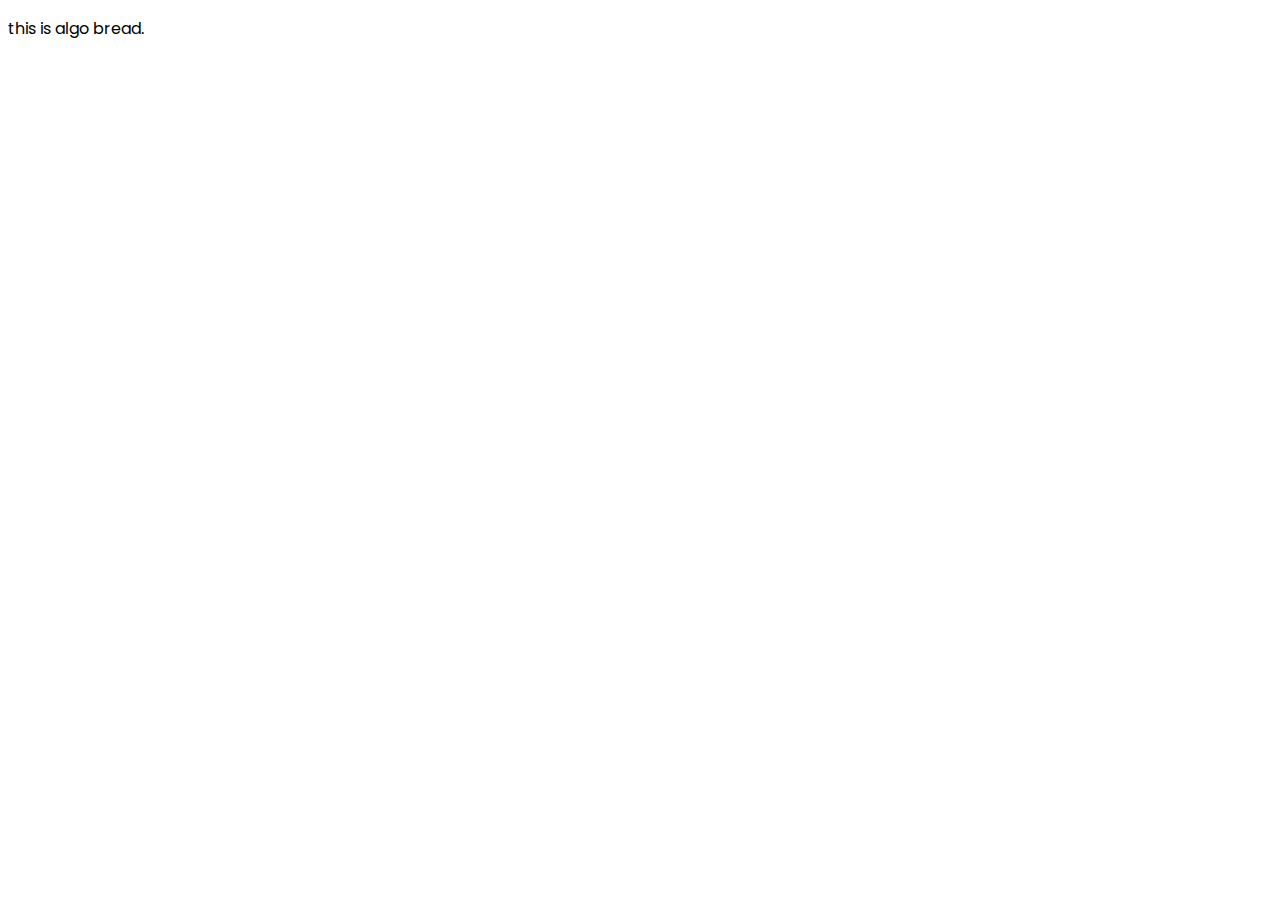
==== html/algorithms.html @ c6bc825c "feat: links and init setup" ====
<!DOCTYPE html>
<html>
    <head>
        <link rel="icon" href="../favicon.png" />
        <link rel="stylesheet" href="../styles/global.css">
        <title>algo bread</title>
    </head>

    <body>
        <p>this is algo bread.</p>
    </body>
</html>
---- styles/global.css ----
@import url('https://fonts.googleapis.com/css2?family=Poppins:wght@300;400;700;800&display=swap');
* {
    font-family: Poppins;
}
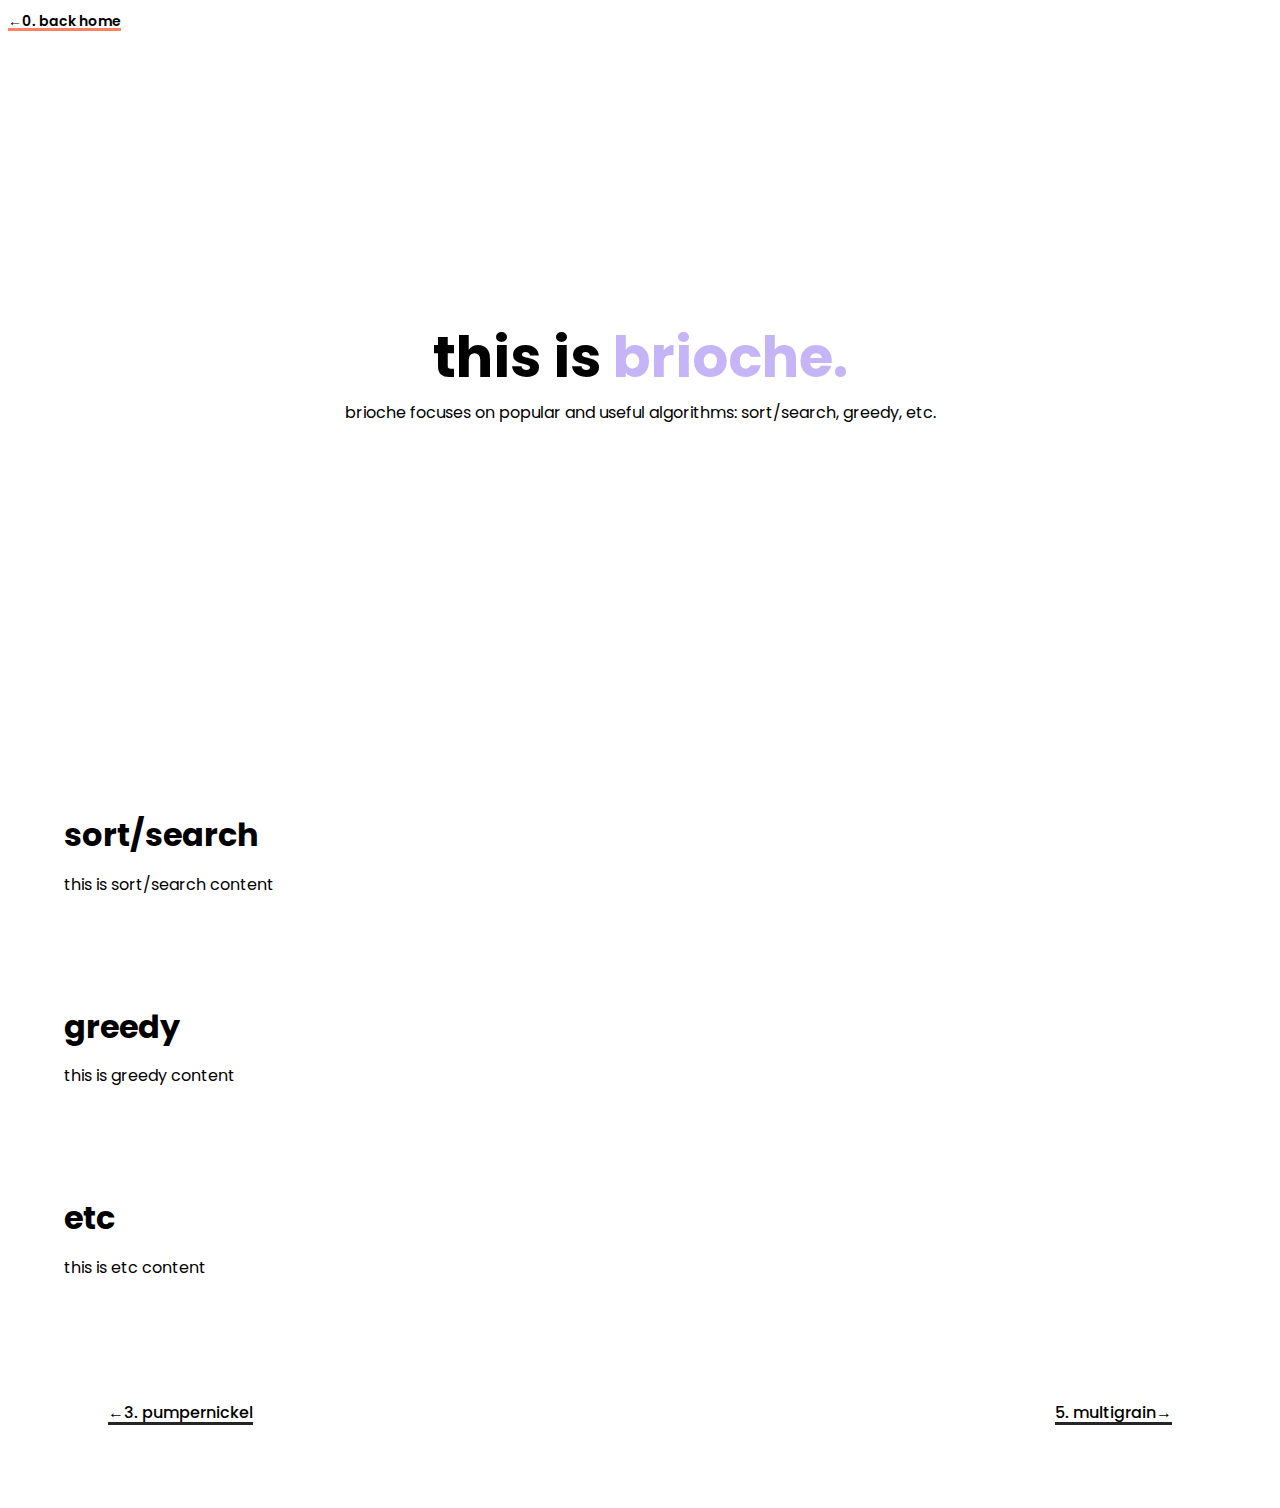
==== commit d318d183: "feat: layout and styles" ====
--- a/html/algorithms.html
+++ b/html/algorithms.html
@@ -3,10 +3,38 @@
     <head>
         <link rel="icon" href="../favicon.png" />
         <link rel="stylesheet" href="../styles/global.css">
-        <title>algo bread</title>
+        <title>brioche</title>
     </head>
 
     <body>
-        <p>this is algo bread.</p>
+        <div class="back-home">
+            <a href="../index.html">←0. back home</a>
+        </div>
+        
+        <div class="hero" style="margin-top: 19.5em;">
+            <h1 class="hero-title">this is </h1>
+            <h1 class="hero-title" style="color: #c5b5f7;">brioche.</h1>
+            <p>brioche focuses on popular and useful algorithms: sort/search, greedy, etc.</p>
+        </div>
+
+        <div class="topic">
+            <h2 class="topic-title">sort/search</h2>
+            <p>this is sort/search content</p>
+        </div>
+
+        <div class="topic">
+            <h2 class="topic-title">greedy</h2>
+            <p>this is greedy content</p>
+        </div>
+
+        <div class="topic">
+            <h2 class="topic-title">etc</h2>
+            <p>this is etc content</p>
+        </div>
+
+        <div class="nav">
+            <a href="three.html" style="float: left;">←3. pumpernickel</a>
+            <a href="misc.html" style="float: right;">5. multigrain→</a>
+        </div>
     </body>
 </html>--- a/styles/global.css
+++ b/styles/global.css
@@ -1,4 +1,85 @@
 @import url('https://fonts.googleapis.com/css2?family=Poppins:wght@300;400;700;800&display=swap');
+
 * {
     font-family: Poppins;
+}
+
+.button {
+    padding: 12px 30px;
+    text-align: center;
+    display: inline-block;
+    border: 3.5px solid black;
+    border-radius: 5px;
+    font-weight: 600;
+    text-decoration: none;
+    color: black;
+    transition-duration: 0.3s;
+}
+
+.back-home a {
+    color: black;
+    font-size: 14px;
+    font-weight: 600;
+    background:
+        linear-gradient(
+            to bottom, #FF8264 0%,
+            #FF8264 100%
+        );
+    background-position: 0 100%;
+    background-repeat: repeat-x;
+    background-size: 3px 3px;
+    text-decoration: none;
+    transition: background-size .2s;
+}
+
+.back-home a:hover {
+    background-size: 3px 50px;
+}
+
+.hero {
+    text-align: center;
+    margin-top: 15em;
+    margin-bottom: 25em;
+}
+
+.hero-title {
+    font-size: 56px;
+    line-height: 26px;
+    display: inline;
+}
+
+.topic {
+    margin-left: 56px;
+    margin-bottom: 120px;
+}
+
+.topic-title {
+    font-size: 32px;
+    font-weight: 700;
+    line-height: 20px;
+}
+
+.nav {
+    margin: 0px 100px;
+    padding-bottom: 100px;
+}
+
+.nav a {
+    color: black;
+    font-weight: 500;
+    background:
+        linear-gradient(
+            to bottom, rgb(37, 37, 37) 0%,
+            rgb(37, 37, 37) 100%
+        );
+    background-position: 0 100%;
+    background-repeat: repeat-x;
+    background-size: 3px 3px;
+    text-decoration: none;
+    transition: background-size .2s;
+}
+
+.nav a:hover {
+    color: white;
+    background-size: 3px 50px;
 }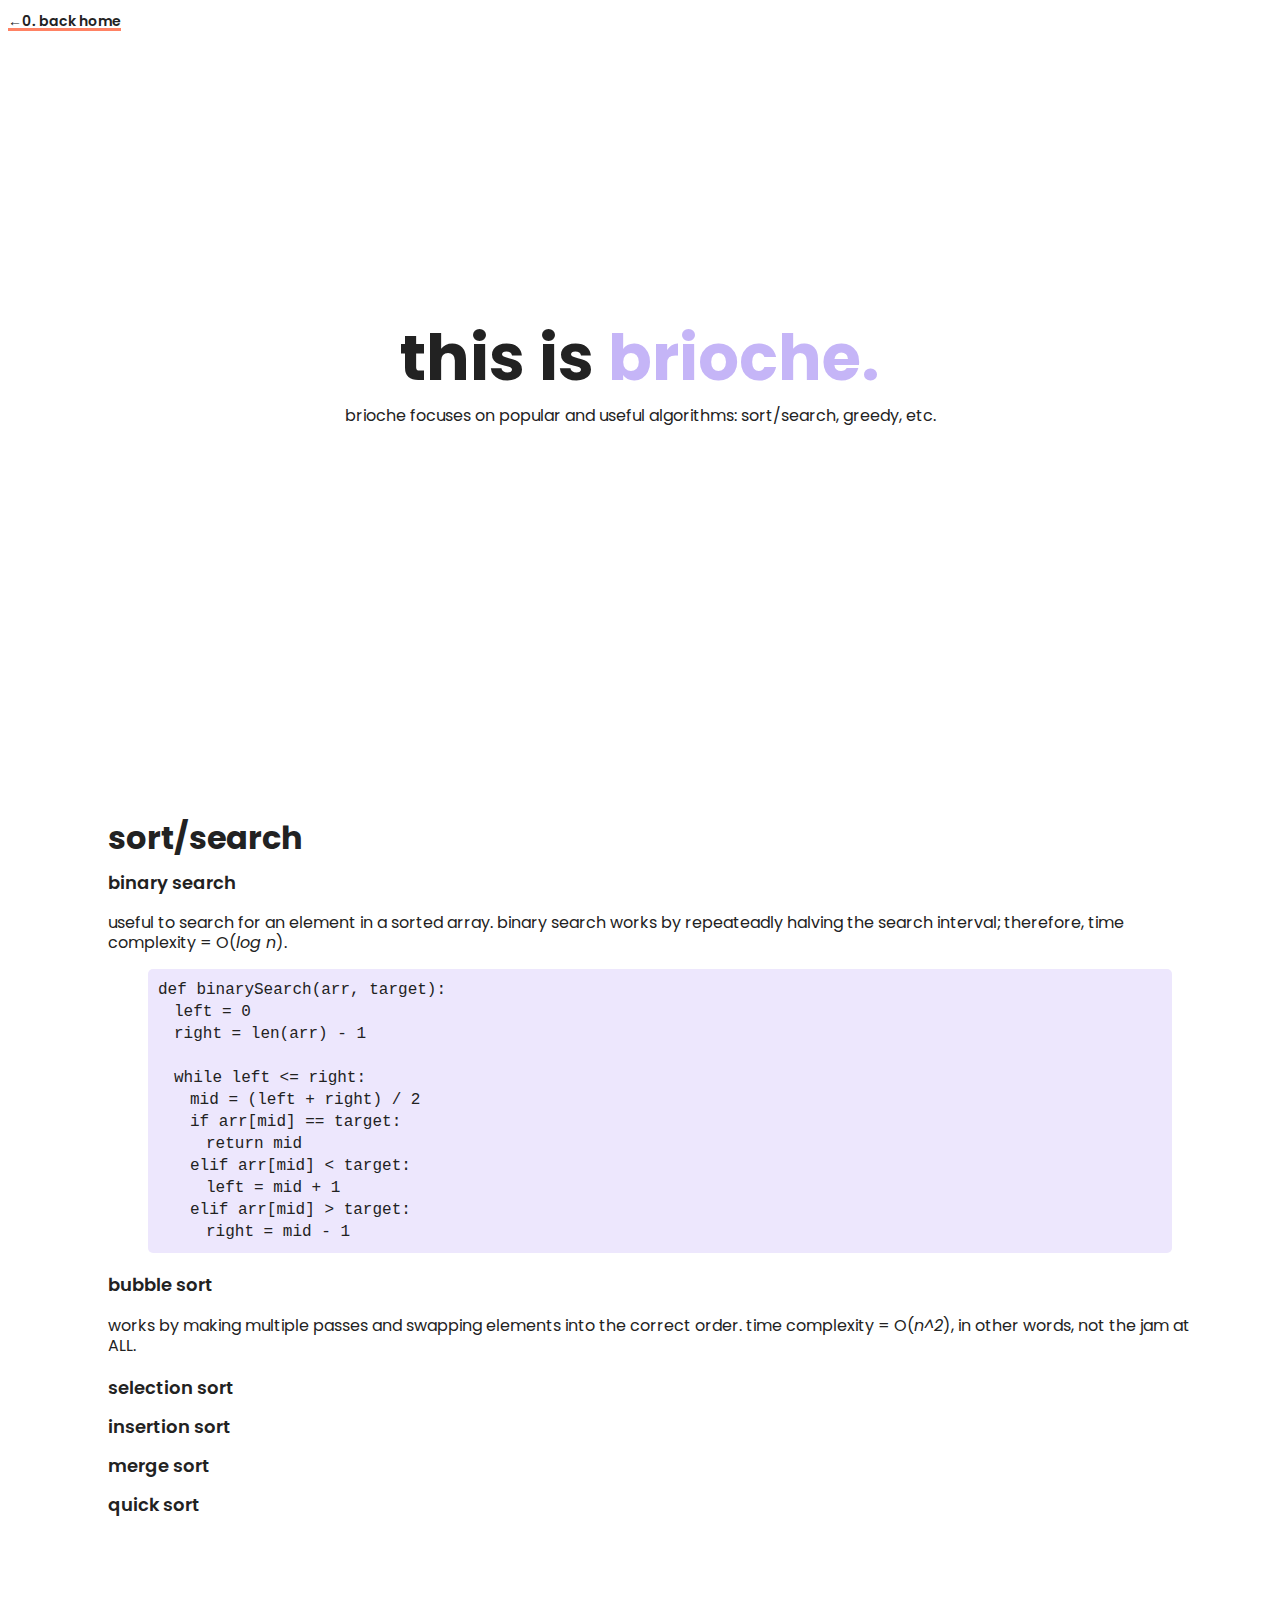
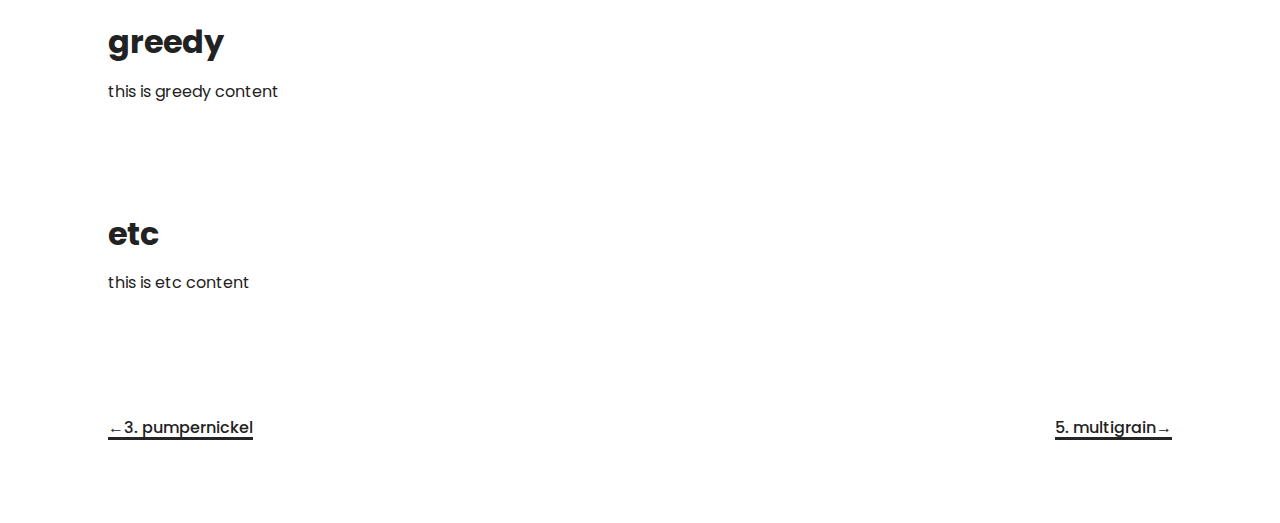
==== commit c256de7f: "feat: ciabatta and brioche content" ====
--- a/html/algorithms.html
+++ b/html/algorithms.html
@@ -19,7 +19,34 @@
 
         <div class="topic">
             <h2 class="topic-title">sort/search</h2>
-            <p>this is sort/search content</p>
+            <h4 class="subhead">binary search</h4>
+            <p class="text">useful to search for an element in a sorted array. binary search works by repeateadly halving the search interval; therefore, 
+                time complexity = O(<i>log n</i>).
+            </p>
+            <p class="code" style="background-color: #ede7fd">def binarySearch(arr, target): <br />
+                &emsp;left = 0<br>
+                &emsp;right = len(arr) - 1<br><br>
+                &emsp;while  left <= right:<br>
+                &emsp;&emsp;mid = (left + right) / 2<br>
+                &emsp;&emsp;if arr[mid] == target:<br>
+                &emsp;&emsp;&emsp;return mid <br>
+                &emsp;&emsp;elif arr[mid] < target:<br>
+                &emsp;&emsp;&emsp;left = mid + 1<br>
+                &emsp;&emsp;elif arr[mid] > target:<br>
+                &emsp;&emsp;&emsp;right = mid - 1
+            </p>
+
+            <h4 class="subhead">bubble sort</h4>
+            <p class="text">works by making multiple passes and swapping elements into the correct order. time complexity = O(<i>n^2</i>), in other words, not the jam at ALL.
+            </p>
+
+            <h4 class="subhead">selection sort</h4>
+
+            <h4 class="subhead">insertion sort</h4>
+
+            <h4 class="subhead">merge sort</h4>
+
+            <h4 class="subhead">quick sort</h4>
         </div>
 
         <div class="topic">
--- a/styles/global.css
+++ b/styles/global.css
@@ -1,7 +1,8 @@
-@import url('https://fonts.googleapis.com/css2?family=Poppins:wght@300;400;700;800&display=swap');
+@import url('https://fonts.googleapis.com/css2?family=Poppins:wght@300;400;500;700;800&display=swap');
 
 * {
     font-family: Poppins;
+    color: rgb(34, 34, 34);
 }
 
 .button {
@@ -12,12 +13,20 @@
     border-radius: 5px;
     font-weight: 600;
     text-decoration: none;
-    color: black;
+    color: rgb(34, 34, 34);
     transition-duration: 0.3s;
 }
 
+.code {
+    border-radius: 5px;
+    line-height: 22px;
+    font-family: 'Courier New', Courier, monospace;
+    margin: 10px 100px 10px 40px;
+    padding: 10px 10px;
+}
+
 .back-home a {
-    color: black;
+    color: rgb(34, 34, 34);
     font-size: 14px;
     font-weight: 600;
     background:
@@ -43,13 +52,13 @@
 }
 
 .hero-title {
-    font-size: 56px;
+    font-size: 64px;
     line-height: 26px;
     display: inline;
 }
 
 .topic {
-    margin-left: 56px;
+    margin-left: 100px;
     margin-bottom: 120px;
 }
 
@@ -59,13 +68,24 @@
     line-height: 20px;
 }
 
+.subhead {
+    line-height: 15px;
+    font-weight: 600;
+    font-size: 18px;
+}
+
+.text {
+    line-height: 20px;
+    margin-right: 60px;
+}
+
 .nav {
     margin: 0px 100px;
     padding-bottom: 100px;
 }
 
 .nav a {
-    color: black;
+    color: rgb(34, 34, 34);
     font-weight: 500;
     background:
         linear-gradient(
@@ -82,4 +102,52 @@
 .nav a:hover {
     color: white;
     background-size: 3px 50px;
+}
+
+.text a {
+    color: rgb(34, 34, 34);
+    font-weight: 600;
+    background:
+        linear-gradient(
+            to bottom, #c1f075 0%,
+            #c1f075 100%
+        );
+    background-position: 0 100%;
+    background-repeat: repeat-x;
+    background-size: 3px 3px;
+    text-decoration: none;
+    transition: background-size .2s;
+}
+
+.text a:hover {
+    background-size: 3px 50px;
+}
+
+.collapsible {
+    background-color: white;
+    color: rgb(34, 34, 34);
+    cursor: pointer;
+    width: 130px;
+    border: 3px solid black;
+    border-radius: 5px;
+    text-align: left;
+    outline: none;
+    font-size: 15px;
+    font-weight: 500;
+}
+.collapsible:hover {
+    color: #77b612;
+    border-color: #77b612;
+}
+  
+.active, .collapsible:hover {
+    background-color: white;
+}
+  
+.content {
+    padding: 0 18px;
+    max-height: 0;
+    overflow: hidden;
+    transition: max-height 0.2s ease-out;
+    background-color: white;
 }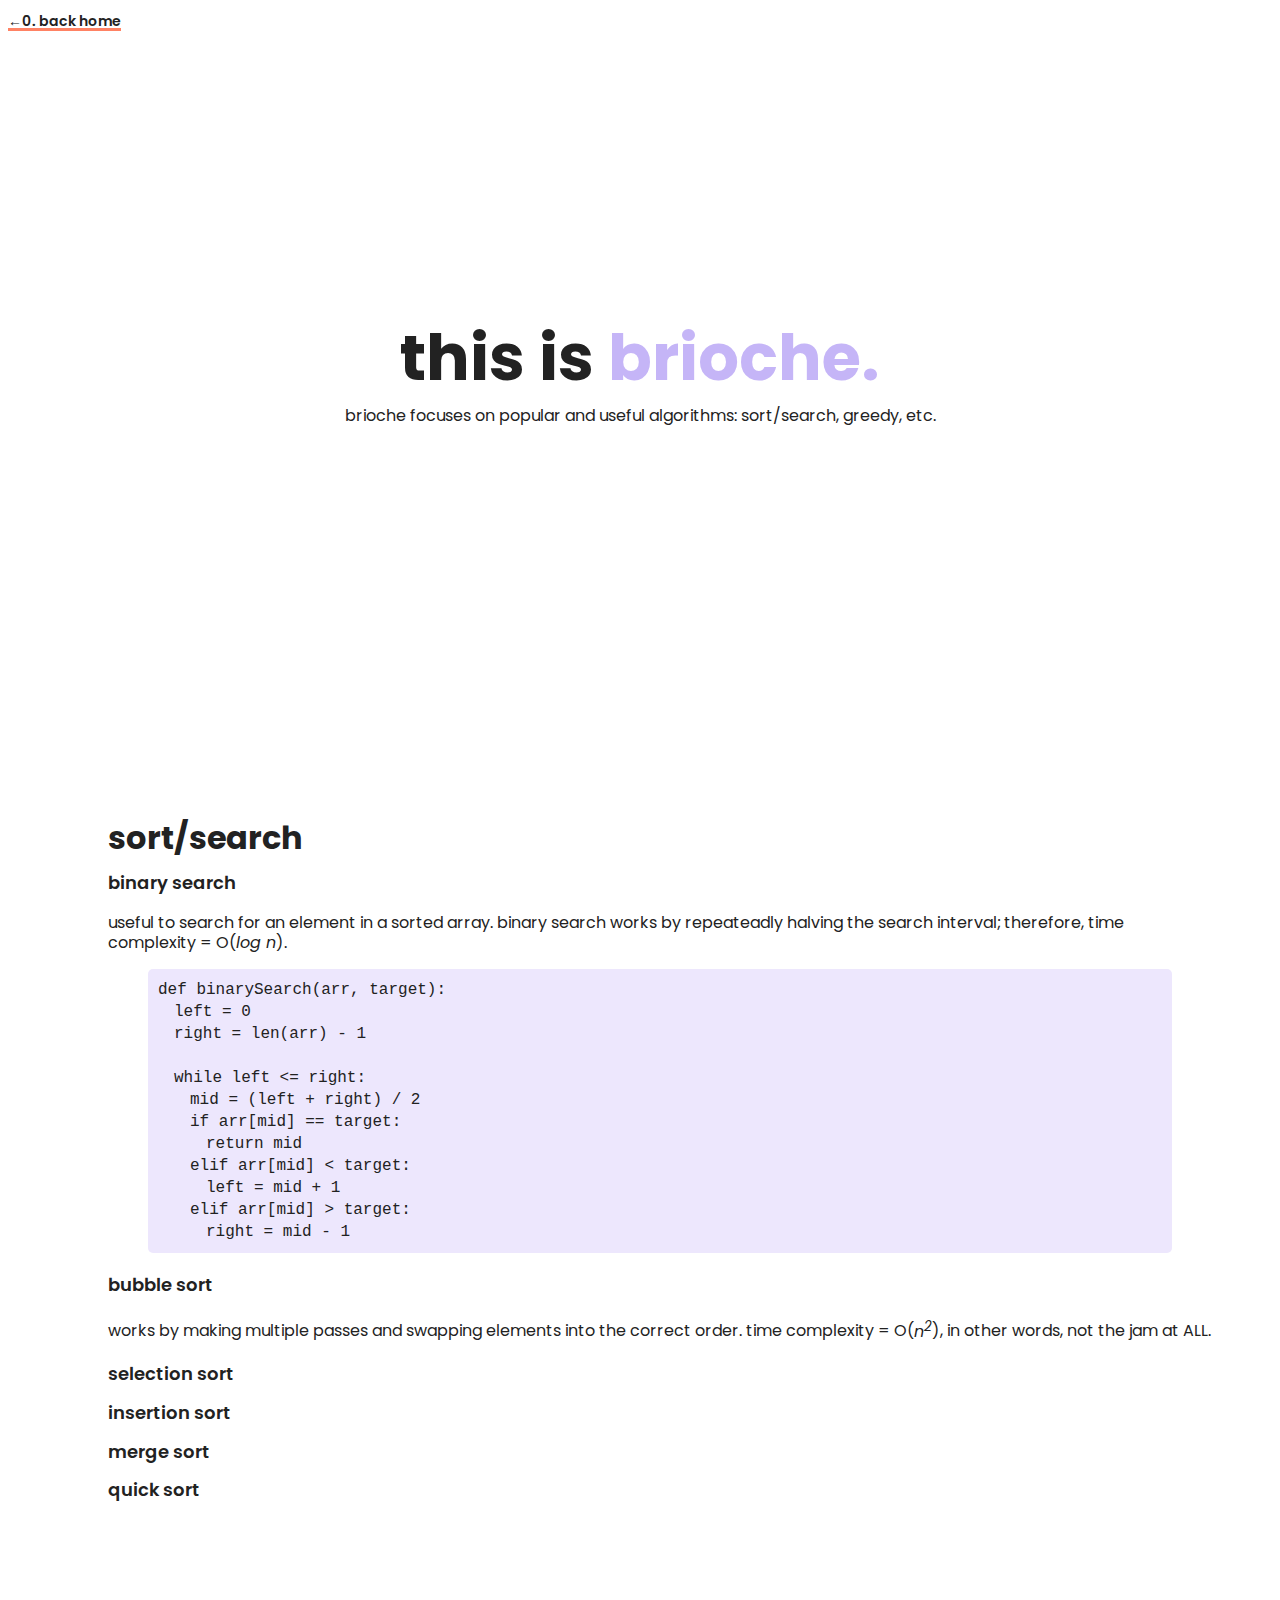
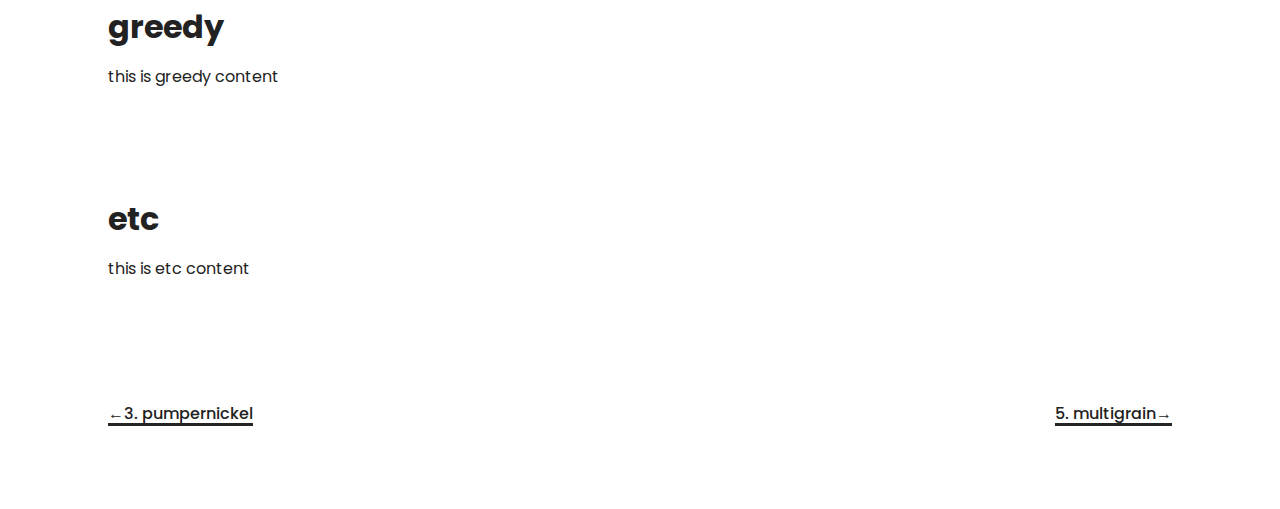
==== commit 9df1bf36: "feat: more ciabatta content" ====
--- a/html/algorithms.html
+++ b/html/algorithms.html
@@ -37,7 +37,8 @@
             </p>
 
             <h4 class="subhead">bubble sort</h4>
-            <p class="text">works by making multiple passes and swapping elements into the correct order. time complexity = O(<i>n^2</i>), in other words, not the jam at ALL.
+            <p class="text">works by making multiple passes and swapping elements into the correct order. 
+                time complexity = O(<i>n<sup>2</sup></i>), in other words, not the jam at ALL.
             </p>
 
             <h4 class="subhead">selection sort</h4>
--- a/styles/global.css
+++ b/styles/global.css
@@ -134,6 +134,7 @@
     outline: none;
     font-size: 15px;
     font-weight: 500;
+    margin-bottom: 20px;
 }
 .collapsible:hover {
     color: #77b612;
@@ -145,7 +146,7 @@
 }
   
 .content {
-    padding: 0 18px;
+    padding: 0px 100px 0px 20px;
     max-height: 0;
     overflow: hidden;
     transition: max-height 0.2s ease-out;
